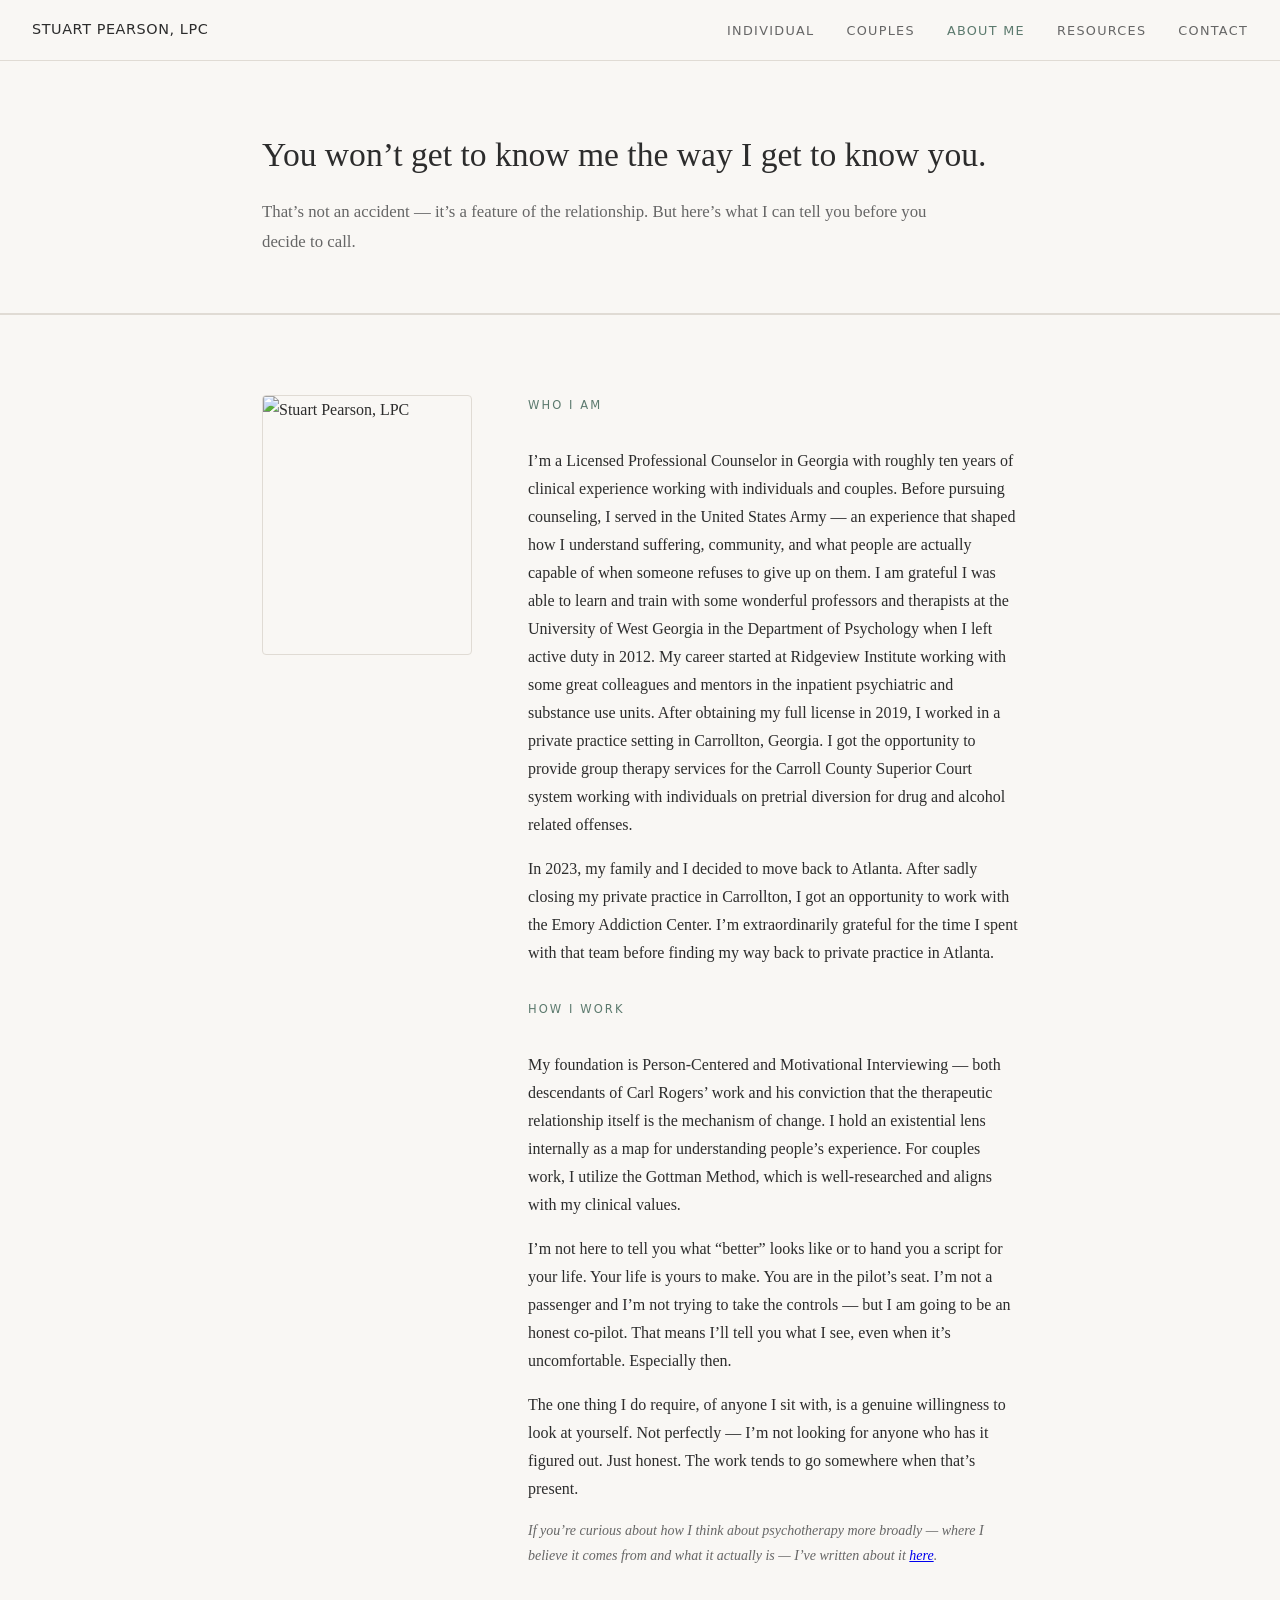
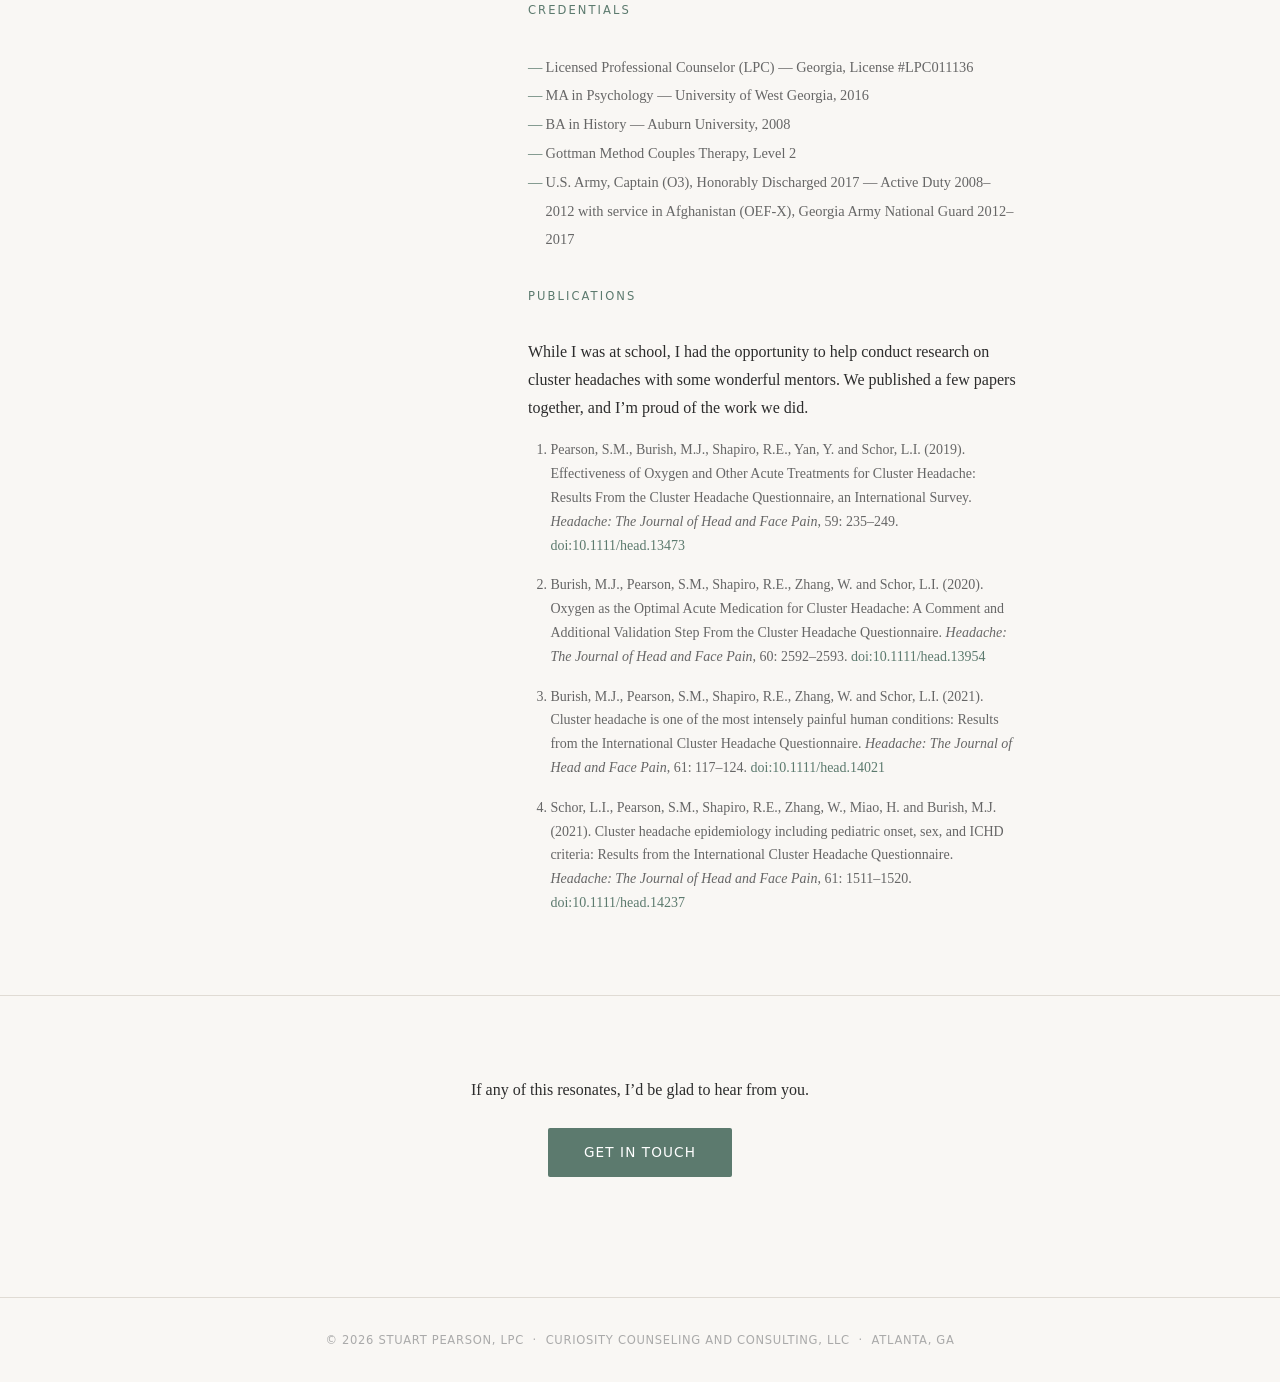
==== about.html @ 1c5020d6 "Update language on about, add publications" ====
<!DOCTYPE html>
<html lang="en">

<head>
  <meta charset="UTF-8" />
  <meta name="viewport" content="width=device-width, initial-scale=1.0" />
  <title>About | Stuart Pearson, LPC — Atlanta, GA</title>
  <link rel="stylesheet" href="style.css" />
</head>

<body>

  <!-- ── Nav ── -->
  <nav>
    <a href="index.html" class="nav-name">Stuart Pearson, LPC</a>
    <ul>
      <li><a href="individual.html">Individual</a></li>
      <li><a href="couples.html">Couples</a></li>
      <li><a href="about.html" class="active">About Me</a></li>
      <li><a href="resources.html">Resources</a></li>
      <li><a href="index.html#contact">Contact</a></li>
    </ul>
  </nav>

  <!-- ── Page Hero ── -->
  <section class="page-hero">
    <div class="section-inner">
      <h1>You won&rsquo;t get to know me the way I get to know you.</h1>
      <p class="page-intro">That&rsquo;s not an accident &mdash; it&rsquo;s a feature of the relationship. But
        here&rsquo;s what I can tell you before you decide to call.</p>
    </div>
  </section>

  <!-- ── About ── -->
  <section id="about">
    <div class="section-inner about-layout">

      <div class="about-photo">
        <img src="img/headshot_2026.png" alt="Stuart Pearson, LPC" />
      </div>

      <div class="about-text">

        <div class="section-label">Who I Am</div>

        <p>I&rsquo;m a Licensed Professional Counselor in Georgia with roughly ten years of clinical experience working
          with individuals and couples. Before pursuing counseling, I served in the United States Army &mdash; an
          experience that shaped how I understand suffering, community, and what people are actually capable of when
          someone refuses to give up on them. I am grateful I was able to learn and train with some wonderful
          professors and therapists at the University of West Georgia in the Department of Psychology when I left active
          duty in 2012. My career started at Ridgeview Institute working with some great colleagues and mentors in the
          inpatient psychiatric and substance use units. After obtaining my full license in 2019, I worked in a private
          practice setting in Carrollton, Georgia. I got the opportunity to provide group therapy services for the
          Carroll County Superior Court system working with individuals on pretrial diversion for drug and alcohol
          related offenses.</p>

        <p>In 2023, my family and I decided to move back to Atlanta. After sadly closing my private practice in
          Carrollton, I got an opportunity to work with the Emory Addiction Center. I&rsquo;m extraordinarily grateful
          for the time I spent with that team before finding my way back to private practice in Atlanta.</p>

        <div class="section-label" style="margin-top:2rem;">How I Work</div>

        <p>My foundation is Person-Centered and Motivational Interviewing &mdash; both descendants of Carl
          Rogers&rsquo; work and his conviction that the therapeutic relationship itself is the mechanism of change. I
          hold an existential lens internally as a map for understanding people&rsquo;s experience. For couples work, I
          utilize the Gottman Method, which is well-researched and aligns with my clinical values.</p>

        <p>I&rsquo;m not here to tell you what &ldquo;better&rdquo; looks like or to hand you a script for your life.
          Your life is yours to make. You are in the pilot&rsquo;s seat. I&rsquo;m not a passenger and I&rsquo;m not
          trying to take the controls &mdash; but I am going to be an honest co-pilot. That means I&rsquo;ll tell you
          what I see, even when it&rsquo;s uncomfortable. Especially then.</p>

        <p>The one thing I do require, of anyone I sit with, is a genuine willingness to look at yourself. Not perfectly
          &mdash; I&rsquo;m not
          looking for anyone who has it figured out. Just honest. The work tends to go somewhere when that&rsquo;s
          present.</p>

        <p class="fee-note">If you&rsquo;re curious about how I think about psychotherapy more broadly &mdash; where I
          believe it comes from and what it actually is &mdash; I&rsquo;ve written about it <a
            href="psychotherapy.html">here</a>.</p>

        <div class="section-label" style="margin-top:2rem;">Credentials</div>

        <ul class="cred-list">
          <li>Licensed Professional Counselor (LPC) &mdash; Georgia, License #LPC011136</li>
          <li>MA in Psychology &mdash; University of West Georgia, 2016</li>
          <li>BA in History &mdash; Auburn University, 2008</li>
          <li>Gottman Method Couples Therapy, Level 2</li>
          <li>U.S. Army, Captain (O3), Honorably Discharged 2017 &mdash; Active Duty 2008&ndash;2012 with service in
            Afghanistan (OEF-X), Georgia Army National Guard 2012&ndash;2017</li>
        </ul>

        <div class="section-label" style="margin-top:2rem;">Publications</div>

        <p>While I was at school, I had the opportunity to help conduct research on cluster headaches with some
          wonderful mentors. We published a few papers together, and I&rsquo;m proud of the work we did.</p>

        <ol class="pub-list">
          <li>Pearson, S.M., Burish, M.J., Shapiro, R.E., Yan, Y. and Schor, L.I. (2019). Effectiveness of Oxygen and
            Other Acute Treatments for Cluster Headache: Results From the Cluster Headache Questionnaire, an
            International Survey. <em>Headache: The Journal of Head and Face Pain</em>, 59: 235&ndash;249. <a
              href="https://doi.org/10.1111/head.13473" target="_blank"
              rel="noopener noreferrer">doi:10.1111/head.13473</a></li>
          <li>Burish, M.J., Pearson, S.M., Shapiro, R.E., Zhang, W. and Schor, L.I. (2020). Oxygen as the Optimal Acute
            Medication for Cluster Headache: A Comment and Additional Validation Step From the Cluster Headache
            Questionnaire. <em>Headache: The Journal of Head and Face Pain</em>, 60: 2592&ndash;2593. <a
              href="https://doi.org/10.1111/head.13954" target="_blank"
              rel="noopener noreferrer">doi:10.1111/head.13954</a></li>
          <li>Burish, M.J., Pearson, S.M., Shapiro, R.E., Zhang, W. and Schor, L.I. (2021). Cluster headache is one of
            the most intensely painful human conditions: Results from the International Cluster Headache Questionnaire.
            <em>Headache: The Journal of Head and Face Pain</em>, 61: 117&ndash;124. <a
              href="https://doi.org/10.1111/head.14021" target="_blank"
              rel="noopener noreferrer">doi:10.1111/head.14021</a>
          </li>
          <li>Schor, L.I., Pearson, S.M., Shapiro, R.E., Zhang, W., Miao, H. and Burish, M.J. (2021). Cluster headache
            epidemiology including pediatric onset, sex, and ICHD criteria: Results from the International Cluster
            Headache Questionnaire. <em>Headache: The Journal of Head and Face Pain</em>, 61: 1511&ndash;1520. <a
              href="https://doi.org/10.1111/head.14237" target="_blank"
              rel="noopener noreferrer">doi:10.1111/head.14237</a></li>
        </ol>

      </div>
    </div>
  </section>

  <!-- ── Contact CTA ── -->
  <section id="about-contact">
    <div class="section-inner" style="text-align:center;">
      <p style="margin-bottom:1.5rem;">If any of this resonates, I&rsquo;d be glad to hear from you.</p>
      <div class="spwidget-button-wrapper">
        <a href="https://stuart-pearson.clientsecure.me" class="spwidget-button"
          data-spwidget-scope-id="acf5b21f-4688-4cc3-9d38-e3482a58425e" data-spwidget-scope-uri="stuart-pearson"
          data-spwidget-application-id="7c72cb9f9a9b913654bb89d6c7b4e71a77911b30192051da35384b4d0c6d505b"
          data-spwidget-channel="embedded_widget" data-spwidget-type="Contact form" data-spwidget-contact
          data-spwidget-scope-global data-spwidget-autobind>Get in Touch</a>
      </div>
    </div>
  </section>

  <script src="https://widget-cdn.simplepractice.com/assets/integration-1.0.js"></script>

  <!-- ── Footer ── -->
  <footer>
    &copy; 2026 Stuart Pearson, LPC &nbsp;&middot;&nbsp; Curiosity Counseling and Consulting, LLC &nbsp;&middot;&nbsp;
    Atlanta, GA
  </footer>

</body>

</html>
---- style.css ----
/* ── Reset ── */
*, *::before, *::after { box-sizing: border-box; margin: 0; padding: 0; }

:root {
  --bg: #f9f7f4;
  --text: #2c2c2c;
  --muted: #666;
  --light: #aaa;
  --accent: #5c7a6e;
  --accent-light: #eaf0ee;
  --border: #e0dbd4;
}

html { scroll-behavior: smooth; }

body {
  font-family: Georgia, serif;
  background-color: var(--bg);
  color: var(--text);
  line-height: 1.75;
}

/* ── Nav ── */
nav {
  position: sticky;
  top: 0;
  background: var(--bg);
  border-bottom: 1px solid var(--border);
  padding: 1rem 2rem;
  display: flex;
  justify-content: space-between;
  align-items: center;
  z-index: 100;
}

.nav-name {
  font-size: 0.9rem;
  letter-spacing: 0.04em;
  color: var(--text);
  text-decoration: none;
}

nav ul { list-style: none; display: flex; gap: 2rem; }

nav a {
  text-decoration: none;
  color: var(--muted);
  font-size: 0.8rem;
  letter-spacing: 0.1em;
  text-transform: uppercase;
  font-family: system-ui, sans-serif;
  transition: color 0.2s;
}

nav a:hover, nav a.active { color: var(--accent); }

/* ── Shared Layout ── */
.section-inner { max-width: 820px; margin: 0 auto; padding: 5rem 2rem; }
section + section { border-top: 1px solid var(--border); }

.section-label {
  font-family: system-ui, sans-serif;
  font-size: 0.72rem;
  text-transform: uppercase;
  letter-spacing: 0.18em;
  color: var(--accent);
  font-weight: normal;
  margin-bottom: 2rem;
}

h2 { font-size: 1.9rem; font-weight: normal; line-height: 1.3; margin-bottom: 1.5rem; }
h3 { font-size: 1.15rem; font-weight: normal; margin-bottom: 0.75rem; margin-top: 2.5rem; }
h3:first-of-type { margin-top: 0; }
h4 { font-size: 1rem; font-weight: normal; margin-bottom: 0.4rem; margin-top: 0; }
p { margin-bottom: 1rem; }
p:last-child { margin-bottom: 0; }

/* ── Home Hero ── */
#hero .section-inner { text-align: center; padding-top: 6rem; padding-bottom: 6rem; }

#hero h1 {
  font-size: 2.4rem;
  font-weight: normal;
  line-height: 1.3;
  margin-bottom: 1rem;
  letter-spacing: 0.01em;
}

.hero-name {
  font-family: system-ui, sans-serif;
  font-size: 0.9rem;
  color: var(--muted);
  letter-spacing: 0.06em;
  margin-bottom: 1.5rem;
}

.hero-tagline {
  font-size: 1.05rem;
  color: var(--muted);
  font-style: italic;
  margin-bottom: 2.25rem;
  line-height: 1.7;
}

.badge {
  display: inline-block;
  background: var(--accent-light);
  color: var(--accent);
  font-family: system-ui, sans-serif;
  font-size: 0.8rem;
  letter-spacing: 0.06em;
  padding: 0.45rem 1.2rem;
  border-radius: 2rem;
  margin-bottom: 2.25rem;
}

.hero-buttons { display: flex; flex-wrap: wrap; gap: 0.85rem; justify-content: center; }

/* ── Page Hero (inner pages) ── */
.page-hero { border-bottom: 1px solid var(--border); }

.page-hero .section-inner { padding-top: 4.5rem; padding-bottom: 3.5rem; }

.page-hero h1 {
  font-size: 2.1rem;
  font-weight: normal;
  line-height: 1.3;
  margin-bottom: 1.25rem;
}

.page-intro { font-size: 1.05rem; color: var(--muted); max-width: 680px; line-height: 1.8; }

/* ── Buttons ── */
.cta-btn,
.spwidget-button {
  display: inline-block;
  background: var(--accent);
  color: #fff !important;
  text-decoration: none;
  font-family: system-ui, sans-serif;
  font-size: 0.85rem;
  letter-spacing: 0.08em;
  text-transform: uppercase;
  padding: 0.8rem 2.25rem;
  border-radius: 2px;
  transition: background 0.2s;
  border: none;
  font-weight: normal;
  cursor: pointer;
}

.cta-btn:hover, .spwidget-button:hover { background: #4a6659 !important; color: #fff !important; }
.spwidget-button:active { background: #3d574d !important; box-shadow: none !important; }
.spwidget-button-wrapper { margin-bottom: 2.5rem; }

/* ── About ── */
.about-layout { display: grid; grid-template-columns: 210px 1fr; gap: 3.5rem; align-items: start; }

.about-photo img,
.photo-placeholder {
  width: 210px;
  height: 260px;
  border-radius: 4px;
  display: block;
  border: 1px solid var(--border);
}

.about-photo img {
  object-fit: cover;
  object-position: center top;
}

.photo-placeholder {
  background: var(--accent-light);
}

.cred-list { list-style: none; margin-top: 0.25rem; }

.cred-list li {
  font-size: 0.9rem;
  color: var(--muted);
  line-height: 2;
  padding-left: 1.1rem;
  position: relative;
}

.cred-list li::before { content: "—"; color: var(--accent); position: absolute; left: 0; }

.pub-list {
  padding-left: 1.4rem;
  margin-top: 0.25rem;
}

.pub-list li {
  font-size: 0.875rem;
  color: var(--muted);
  line-height: 1.7;
  margin-bottom: 1rem;
}

.pub-list li:last-child { margin-bottom: 0; }

.pub-list a {
  color: var(--accent);
  text-decoration: none;
  border-bottom: 1px solid transparent;
  transition: border-color 0.2s;
}

.pub-list a:hover { border-color: var(--accent); }

/* ── Service Tiles ── */
.service-grid { display: grid; grid-template-columns: repeat(auto-fit, minmax(220px, 1fr)); gap: 1.25rem; }

.service-card {
  background: #fff;
  border: 1px solid var(--border);
  padding: 1.75rem;
  border-radius: 2px;
  text-decoration: none;
  color: var(--text);
  display: block;
  transition: border-color 0.2s, box-shadow 0.2s;
}

.service-card:hover { border-color: var(--accent); box-shadow: 0 2px 12px rgba(92,122,110,0.08); }
.service-card h3 { font-size: 1rem; margin-top: 0; margin-bottom: 0.5rem; }
.service-card p { font-size: 0.875rem; color: var(--muted); line-height: 1.6; margin: 0; }

.card-arrow {
  display: block;
  margin-top: 1rem;
  font-family: system-ui, sans-serif;
  font-size: 0.75rem;
  letter-spacing: 0.1em;
  text-transform: uppercase;
  color: var(--accent);
}

/* ── Insurance ── */
.insurance-tags { display: flex; flex-wrap: wrap; gap: 0.6rem; margin: 0.75rem 0 1.25rem; }

.ins-tag {
  font-family: system-ui, sans-serif;
  font-size: 0.78rem;
  letter-spacing: 0.04em;
  padding: 0.3rem 0.85rem;
  border-radius: 2rem;
}

.ins-tag.active { background: var(--accent-light); color: var(--accent); }
.fee-note { font-size: 0.875rem; color: var(--muted); font-style: italic; }

/* ── Contact ── */
.contact-block { font-size: 1.05rem; line-height: 2.2; }

.contact-block a {
  color: var(--text);
  text-decoration: none;
  border-bottom: 1px solid var(--border);
  transition: color 0.2s, border-color 0.2s;
}

.contact-block a:hover { color: var(--accent); border-color: var(--accent); }

.address {
  margin-top: 2rem;
  font-size: 0.875rem;
  color: var(--muted);
  font-family: system-ui, sans-serif;
  line-height: 1.9;
  letter-spacing: 0.02em;
}

.map-wrap { margin-top: 2.5rem; border: 1px solid var(--border); border-radius: 2px; overflow: hidden; line-height: 0; }
.map-wrap iframe { width: 100%; height: 280px; border: none; }

/* ── Focus Areas (Individual) ── */
.focus-area { padding-top: 2rem; margin-top: 2rem; border-top: 1px solid var(--border); }
.focus-area:first-of-type { padding-top: 0; margin-top: 1rem; border-top: none; }
.focus-area h3 { margin-top: 0; }

/* ── Expect Items ── */
.expect-item { margin-bottom: 2rem; }
.expect-item:last-child { margin-bottom: 0; }
.expect-label {
  font-family: system-ui, sans-serif;
  font-size: 0.78rem;
  text-transform: uppercase;
  letter-spacing: 0.12em;
  color: var(--accent);
  margin-bottom: 0.4rem;
}

/* ── Process Steps (Couples) ── */
.process-step { display: grid; grid-template-columns: 3rem 1fr; gap: 1rem; margin-bottom: 2.25rem; align-items: start; }
.process-step:last-child { margin-bottom: 0; }

.step-num {
  font-family: system-ui, sans-serif;
  font-size: 0.72rem;
  letter-spacing: 0.12em;
  color: var(--accent);
  text-transform: uppercase;
  padding-top: 0.2rem;
}

.step-body h4 { font-family: Georgia, serif; font-size: 1rem; margin-bottom: 0.4rem; }

/* ── Resources ── */
.resource-category { margin-top: 3.5rem; }
.resource-category:first-of-type { margin-top: 0; }

.resource-category h3 {
  margin-top: 0;
  padding-bottom: 0.6rem;
  border-bottom: 1px solid var(--border);
  margin-bottom: 0;
}

.resource-item {
  padding: 0.9rem 0;
  border-bottom: 1px solid var(--border);
  display: grid;
  grid-template-columns: 1fr auto;
  column-gap: 1.5rem;
  row-gap: 0.15rem;
  align-items: baseline;
}

.resource-item:last-child { border-bottom: none; }

.resource-name { font-size: 0.95rem; }

.resource-name a {
  color: var(--text);
  text-decoration: none;
  border-bottom: 1px solid var(--border);
  transition: color 0.2s, border-color 0.2s;
}

.resource-name a:hover { color: var(--accent); border-color: var(--accent); }

.resource-contact {
  font-family: system-ui, sans-serif;
  font-size: 0.82rem;
  color: var(--accent);
  white-space: nowrap;
}

.resource-desc {
  font-size: 0.83rem;
  color: var(--muted);
  grid-column: 1 / -1;
  line-height: 1.55;
}

.resources-note {
  font-size: 0.875rem;
  color: var(--muted);
  font-style: italic;
  margin-bottom: 3rem;
  padding-bottom: 2rem;
  border-bottom: 1px solid var(--border);
}

/* ── Footer ── */
footer {
  border-top: 1px solid var(--border);
  text-align: center;
  padding: 2rem;
  font-family: system-ui, sans-serif;
  font-size: 0.72rem;
  color: var(--light);
  letter-spacing: 0.06em;
  text-transform: uppercase;
}

/* ── Mobile ── */
@media (max-width: 640px) {
  nav ul { gap: 1rem; }
  nav a { font-size: 0.72rem; letter-spacing: 0.06em; }

  #hero h1 { font-size: 1.75rem; }
  .page-hero h1 { font-size: 1.6rem; }
  .section-inner { padding: 3.5rem 1.5rem; }

  .about-layout { grid-template-columns: 1fr; gap: 2rem; }
  .about-photo img, .photo-placeholder { width: 160px; height: 200px; margin: 0 auto; }

  .process-step { grid-template-columns: 2.25rem 1fr; gap: 0.75rem; }

  .resource-item { grid-template-columns: 1fr; }
  .resource-contact { margin-top: 0.1rem; }
}
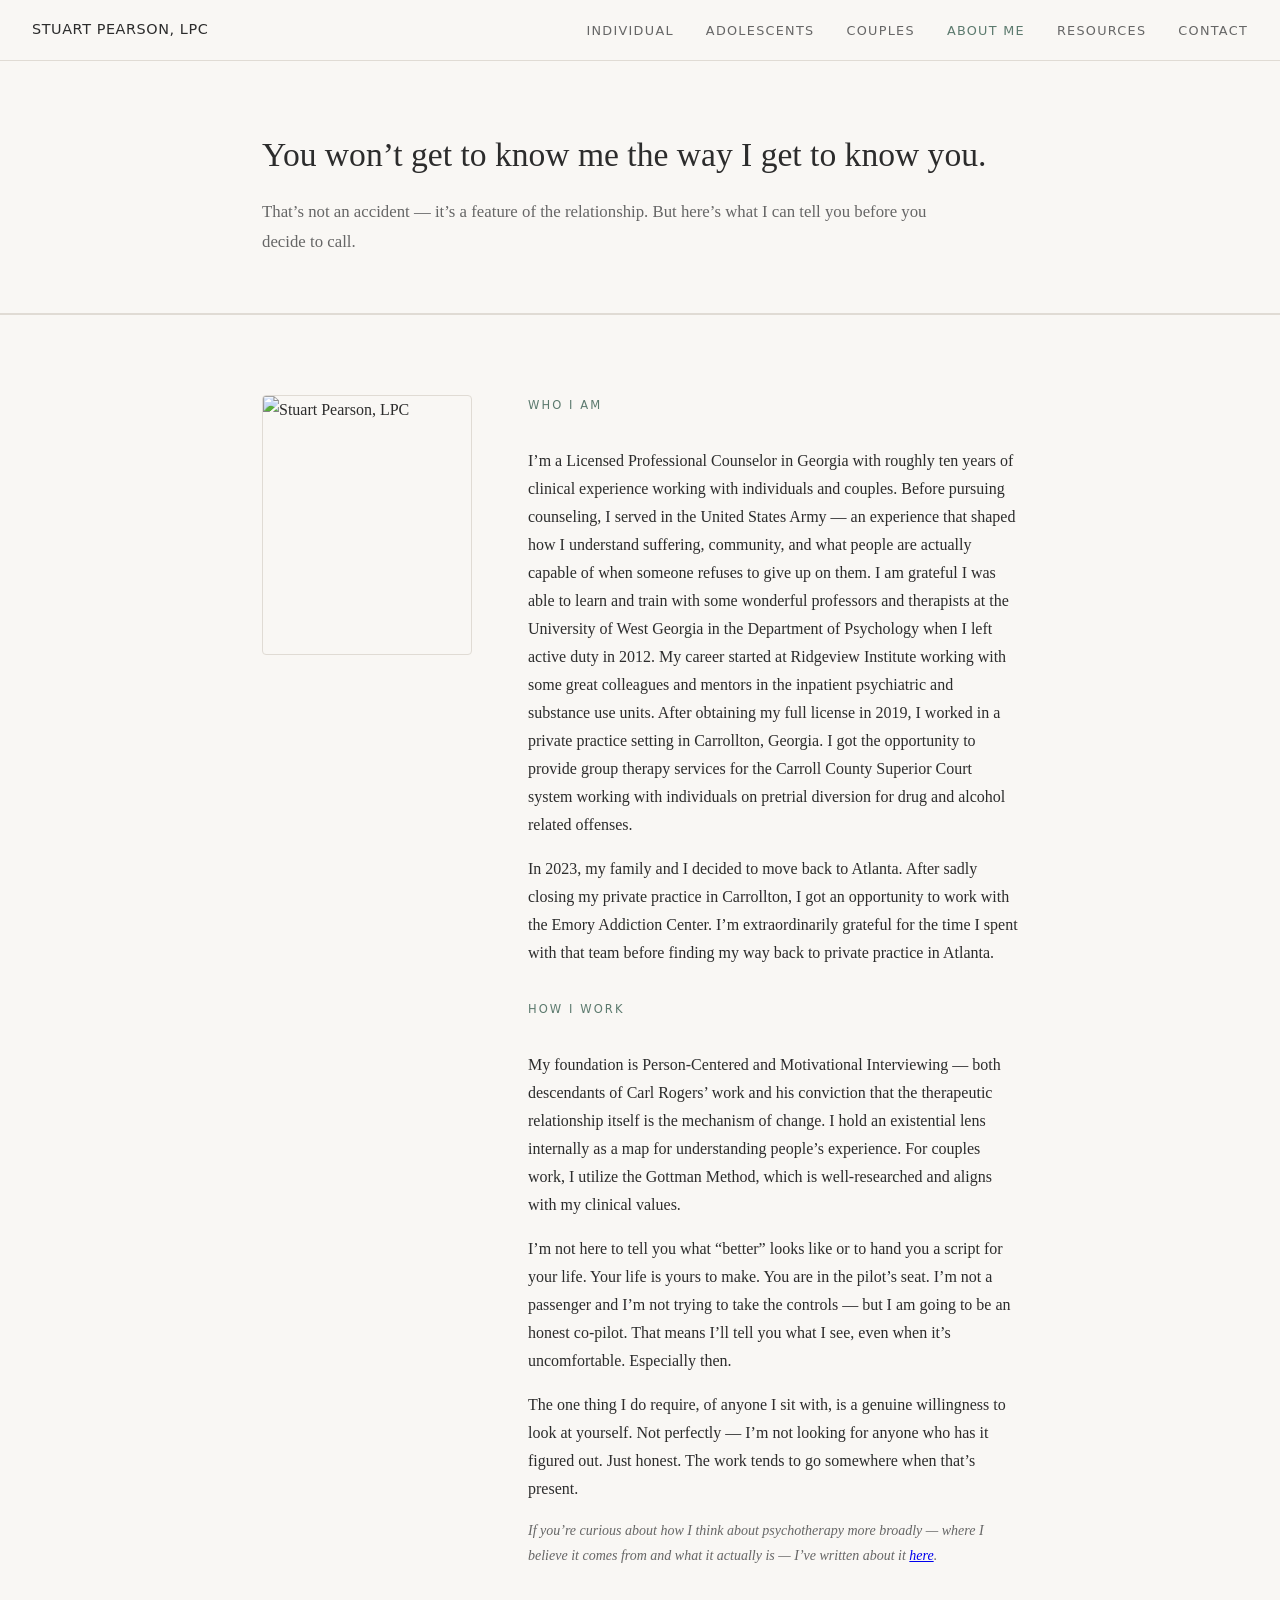
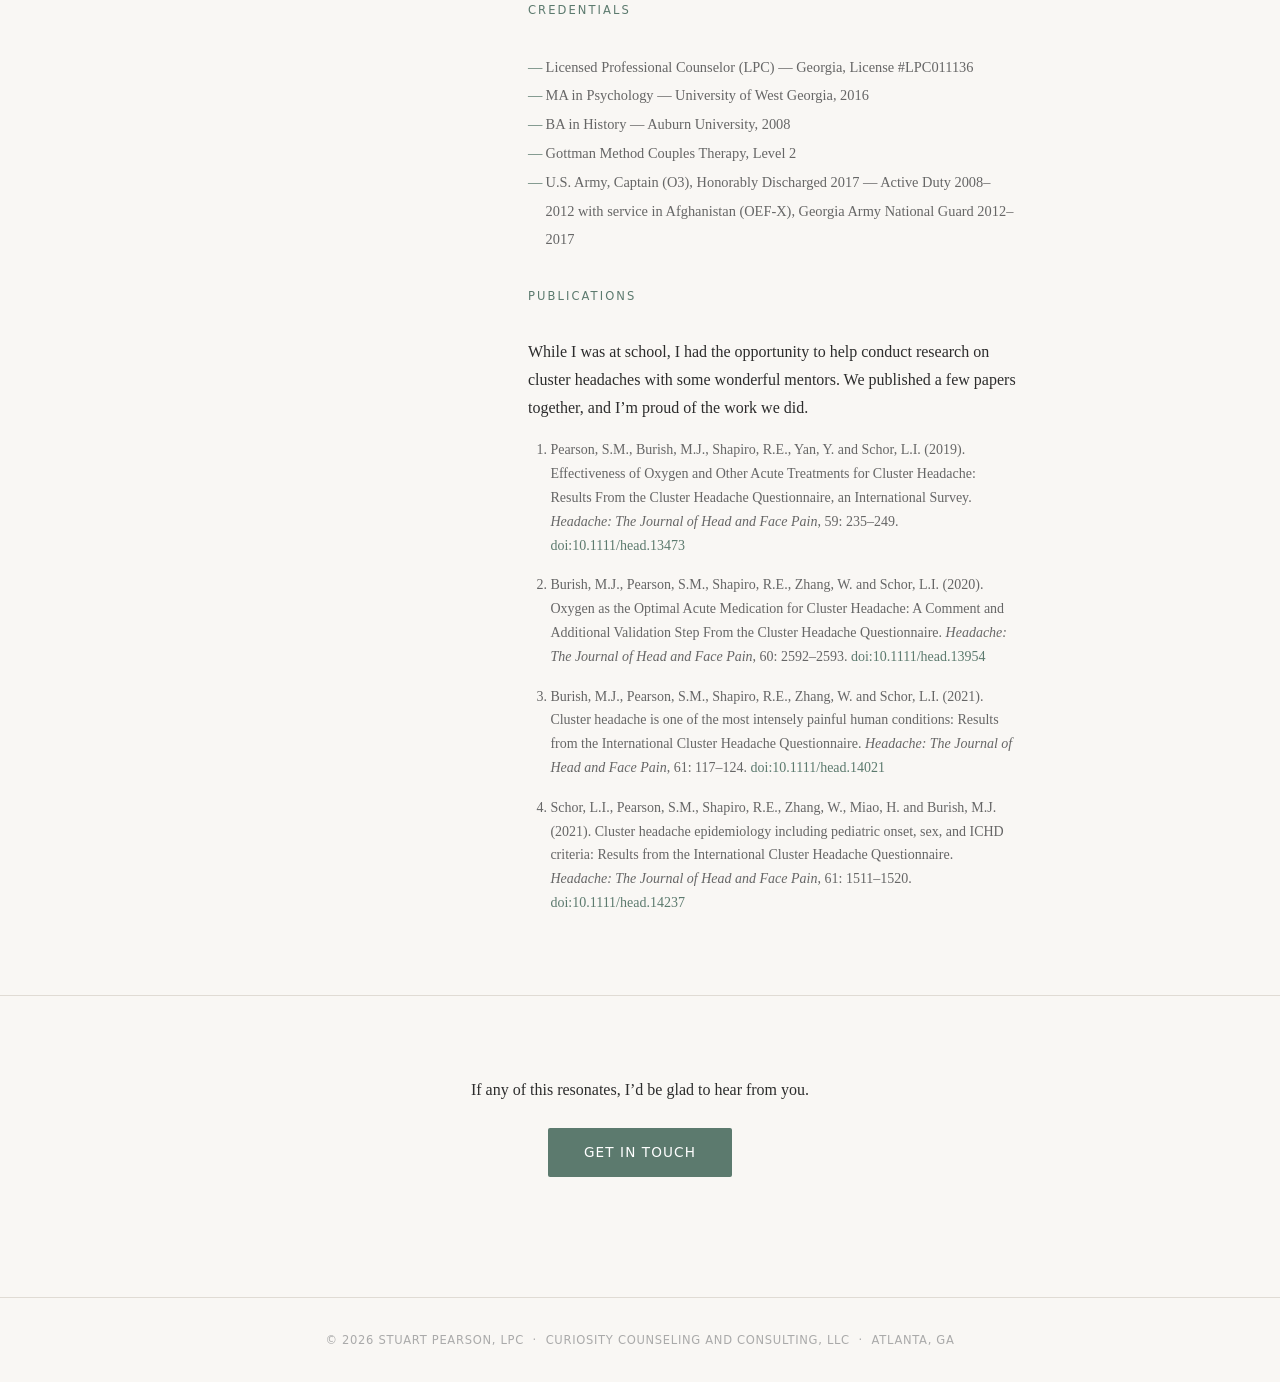
==== commit 36207f65: "Add adolescent.html and update site architecture" ====
--- a/about.html
+++ b/about.html
@@ -15,6 +15,7 @@
     <a href="index.html" class="nav-name">Stuart Pearson, LPC</a>
     <ul>
       <li><a href="individual.html">Individual</a></li>
+      <li><a href="adolescents.html">Adolescents</a></li>
       <li><a href="couples.html">Couples</a></li>
       <li><a href="about.html" class="active">About Me</a></li>
       <li><a href="resources.html">Resources</a></li>
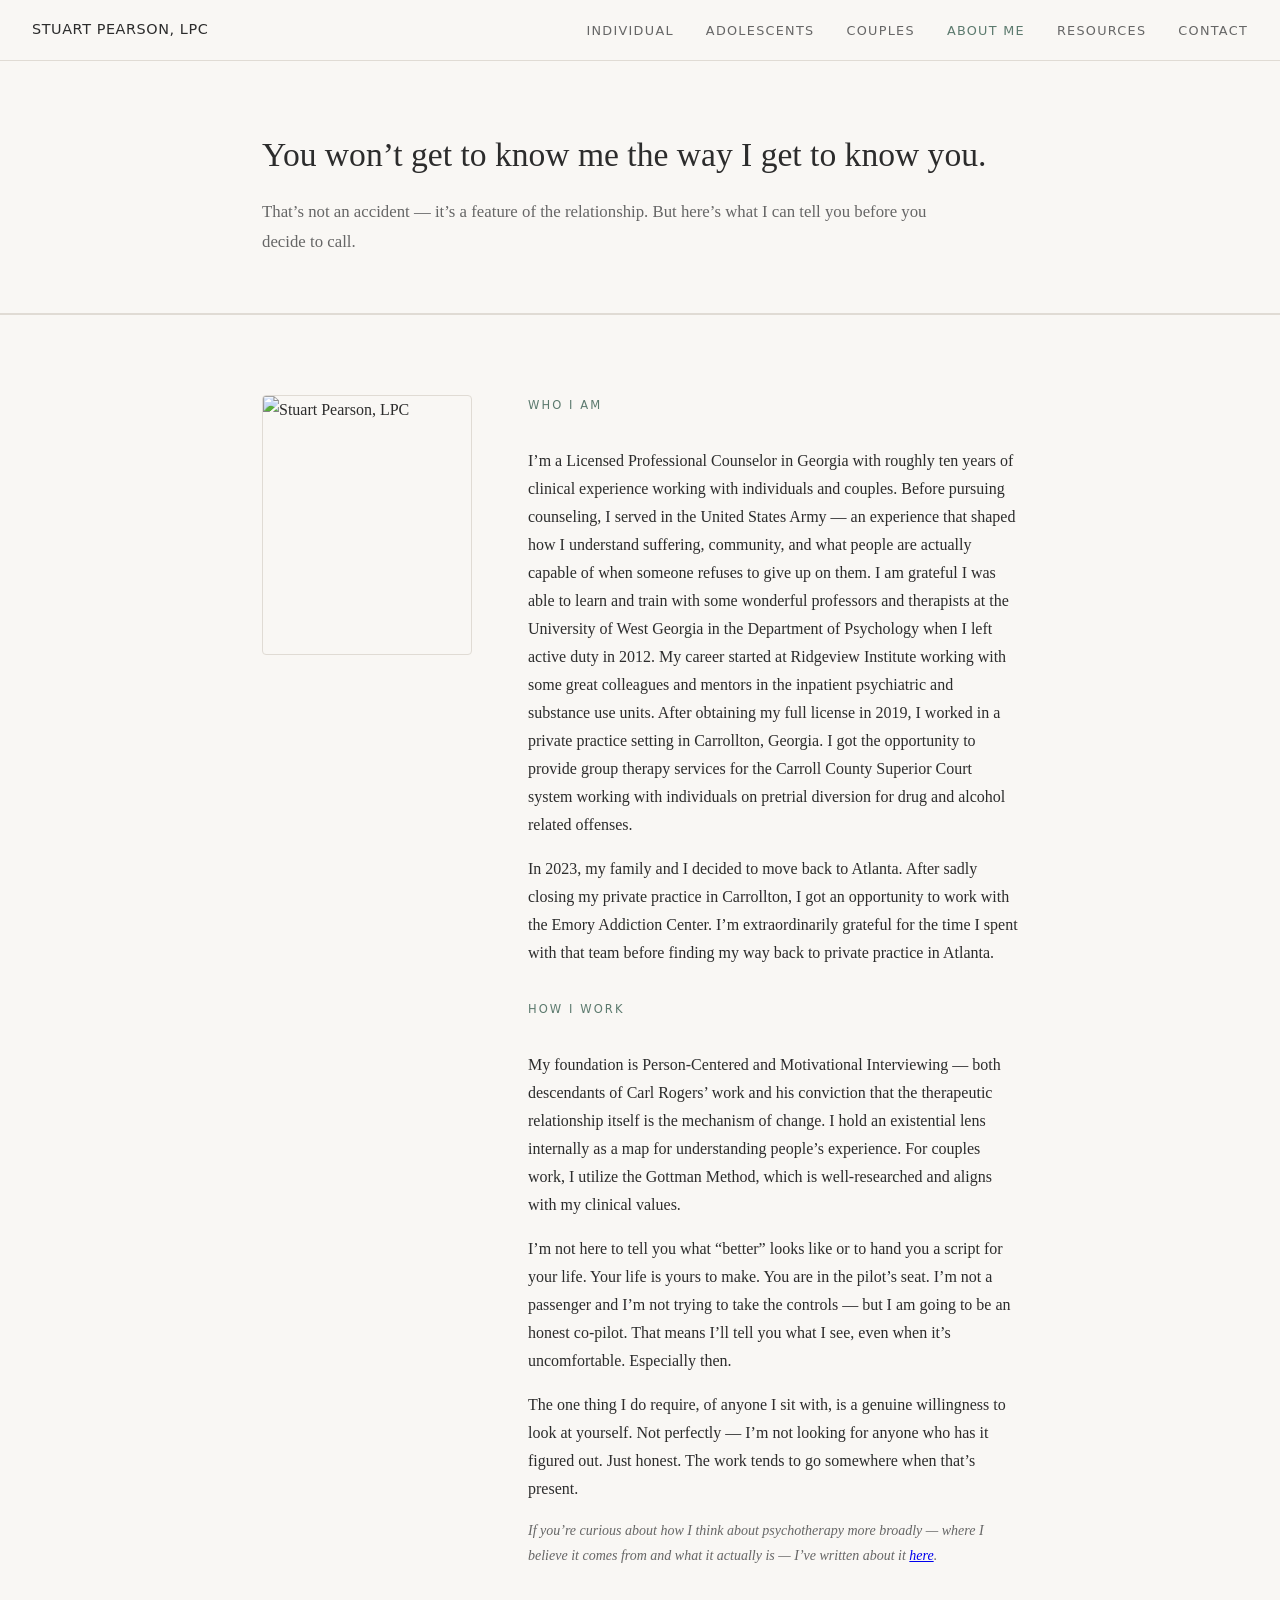
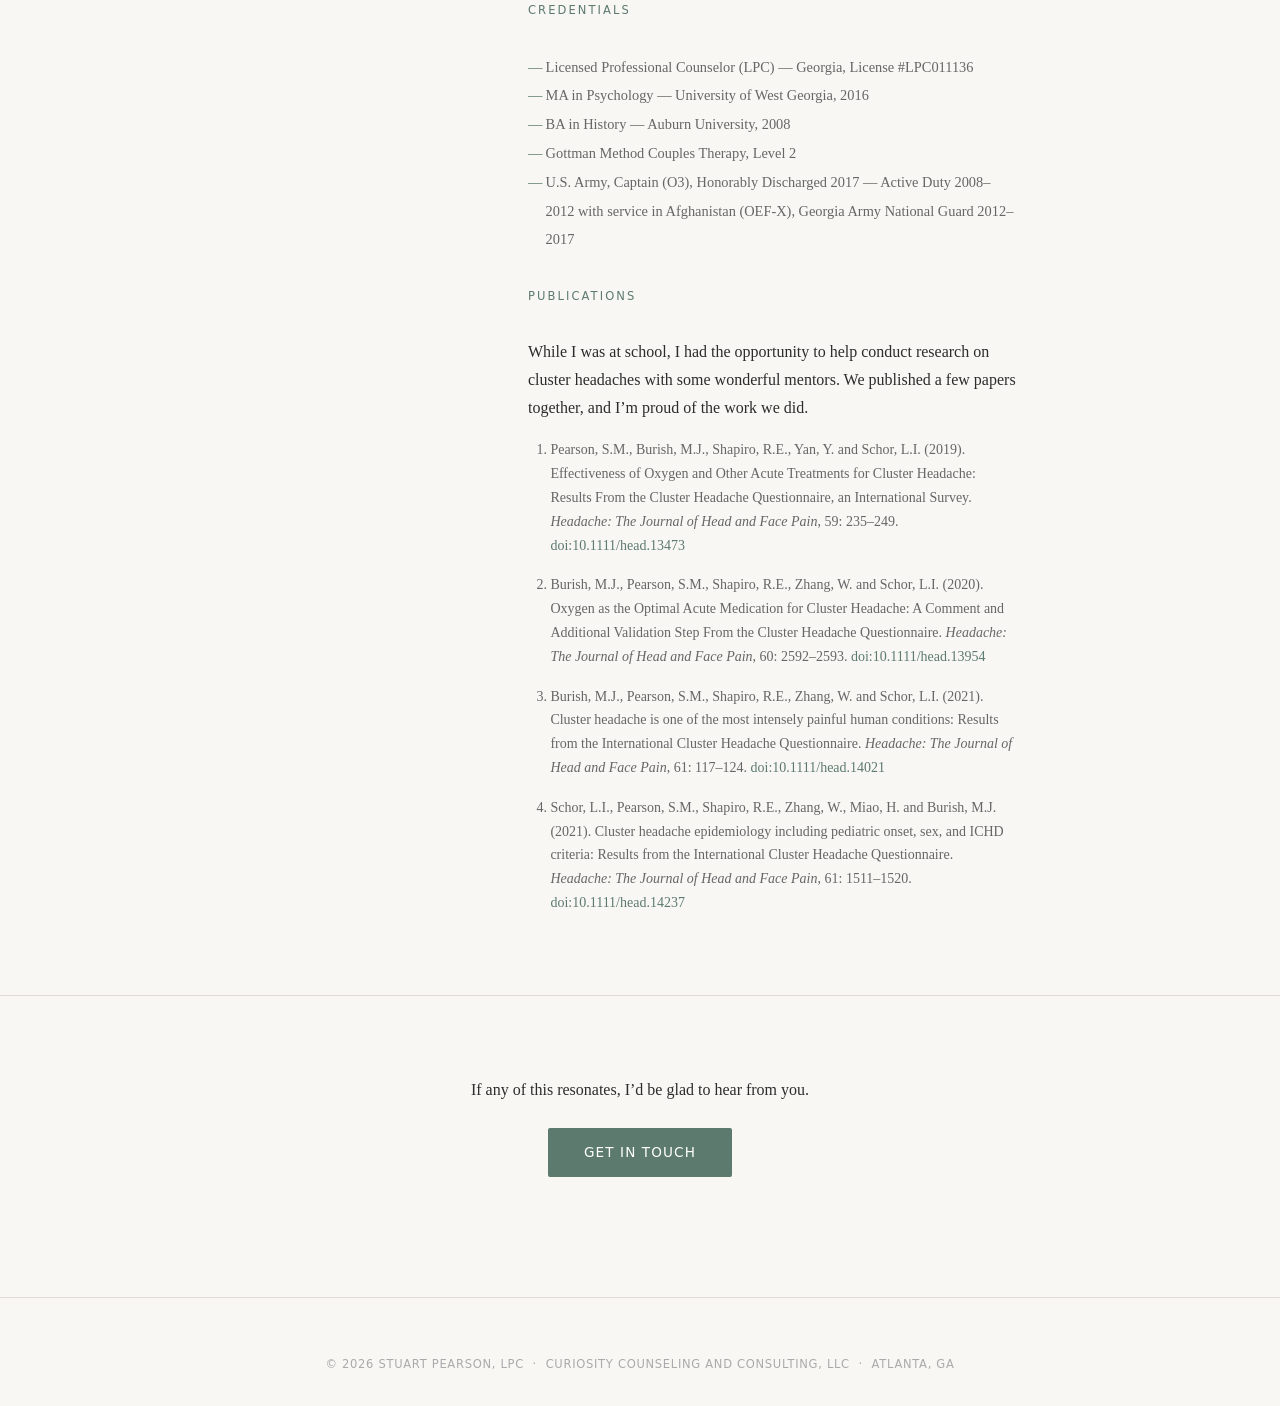
==== commit 0b2c868c: "Add Psychology Today verified seal to footer on all pages Improves SEO/credibility by displaying the" ====
--- a/about.html
+++ b/about.html
@@ -142,6 +142,12 @@
 
   <!-- ── Footer ── -->
   <footer>
+    <div class="pt-seal">
+      <!-- Professional verification provided by Psychology Today -->
+      <a href="https://www.psychologytoday.com/profile/1719086" class="sx-verified-seal"></a>
+      <script type="text/javascript" src="https://member.psychologytoday.com/verified-seal.js" data-badge="13" data-id="1719086" data-code="aHR0cHM6Ly93d3cucHN5Y2hvbG9neXRvZGF5LmNvbS9hcGkvdmVyaWZpZWQtc2VhbC9zZWFscy8xMy9wcm9maWxlLzE3MTkwODY/Y2FsbGJhY2s9c3hjYWxsYmFjaw=="></script>
+      <!-- End Verification -->
+    </div>
     &copy; 2026 Stuart Pearson, LPC &nbsp;&middot;&nbsp; Curiosity Counseling and Consulting, LLC &nbsp;&middot;&nbsp;
     Atlanta, GA
   </footer>
--- a/style.css
+++ b/style.css
@@ -376,6 +376,10 @@
   text-transform: uppercase;
 }
 
+.pt-seal {
+  margin-bottom: 1.5rem;
+}
+
 /* ── Mobile ── */
 @media (max-width: 640px) {
   nav ul { gap: 1rem; }
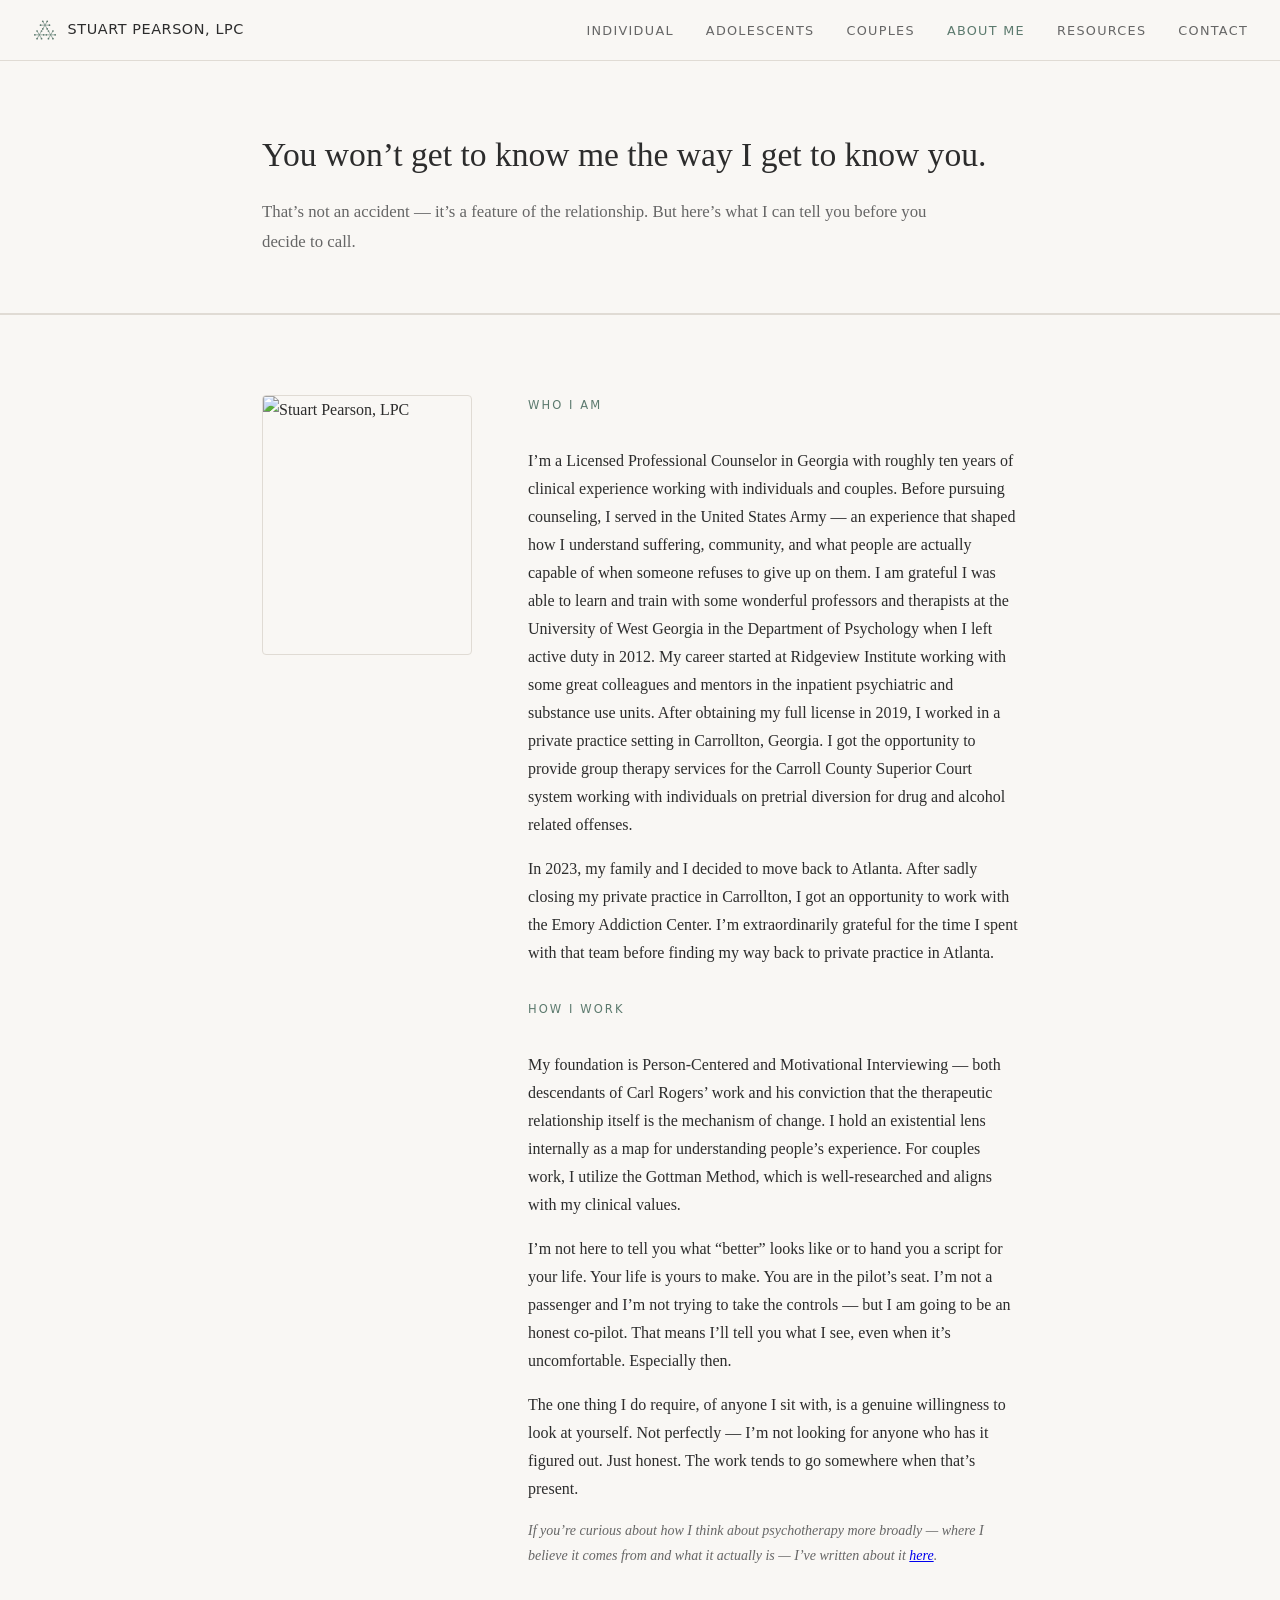
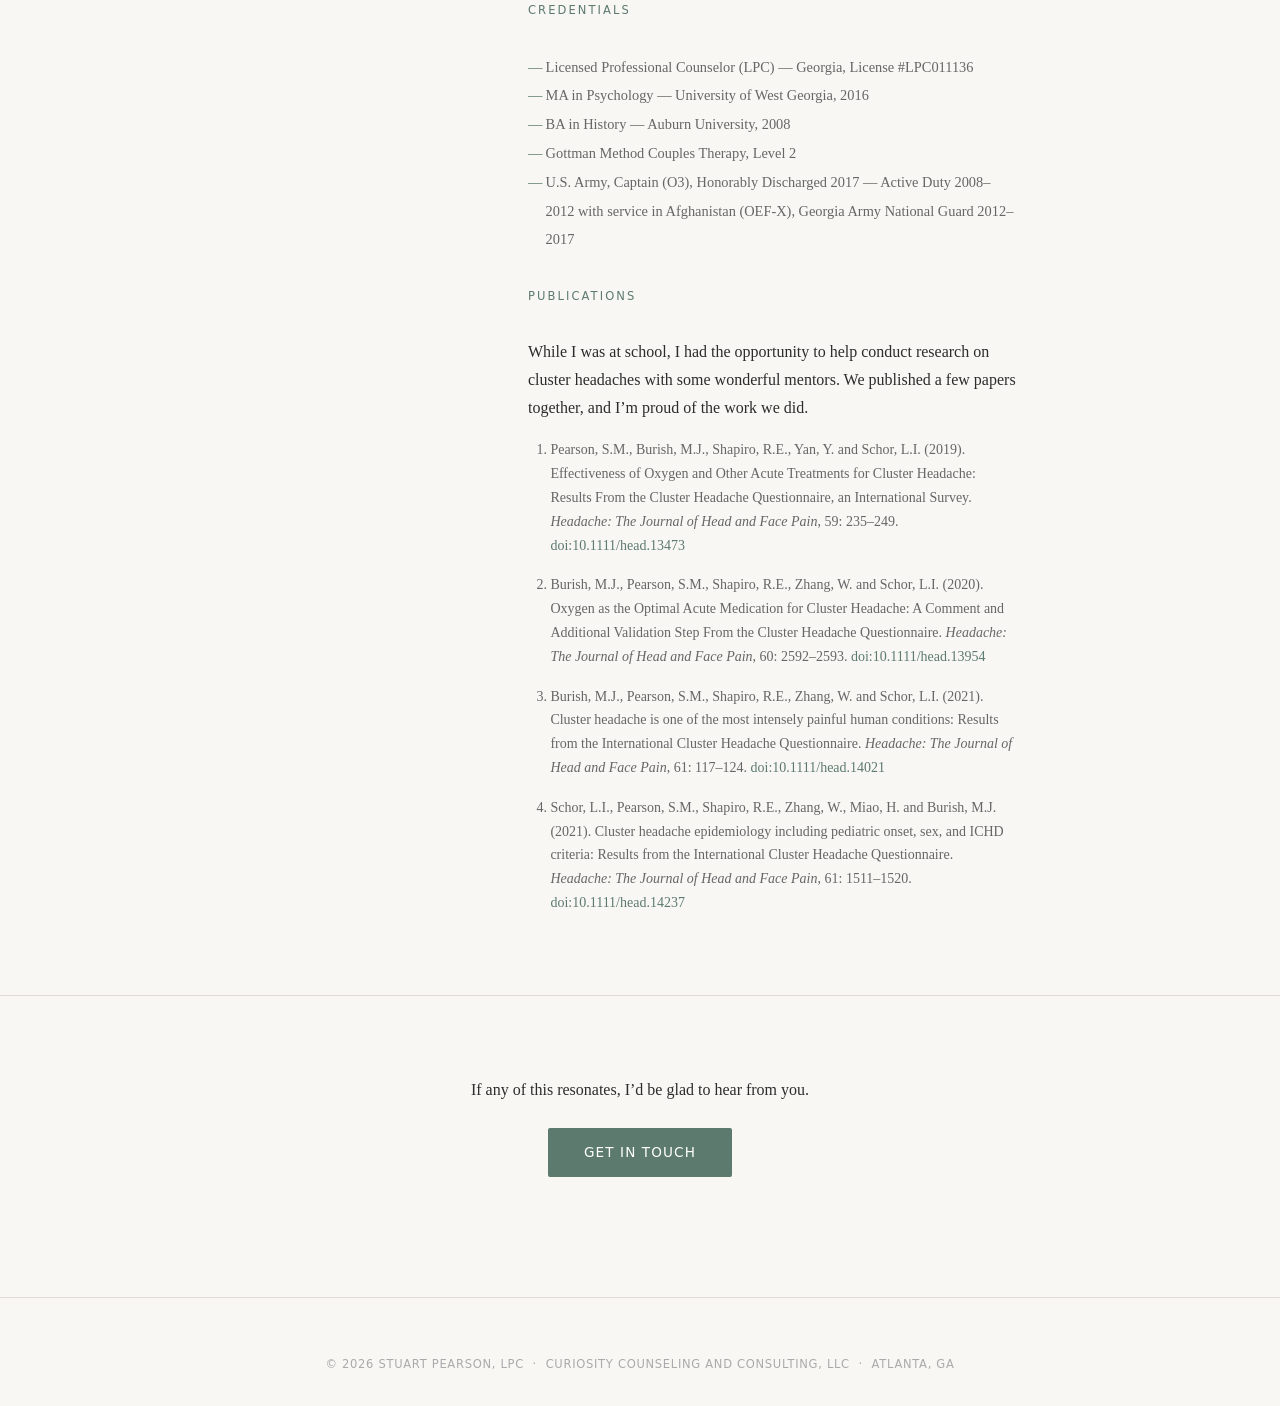
==== commit be1db18d: "Put the asterism in the nav and add a favicon Adds the mark (text cut, 26px) beside the nav name on " ====
--- a/about.html
+++ b/about.html
@@ -5,6 +5,20 @@
   <meta charset="UTF-8" />
   <meta name="viewport" content="width=device-width, initial-scale=1.0" />
   <title>About | Stuart Pearson, LPC — Atlanta, GA</title>
+  <!-- SEO meta -->
+  <meta name="description" content="Stuart Pearson, a Licensed Professional Counselor in Atlanta with about ten years of experience and prior U.S. Army service, seeing individuals and couples." />
+  <link rel="canonical" href="https://stuartpearsonlpc.com/about.html" />
+  <meta property="og:type" content="website" />
+  <meta property="og:site_name" content="Stuart Pearson, LPC" />
+  <meta property="og:title" content="About | Stuart Pearson, LPC — Atlanta, GA" />
+  <meta property="og:description" content="Stuart Pearson, a Licensed Professional Counselor in Atlanta with about ten years of experience and prior U.S. Army service, seeing individuals and couples." />
+  <meta property="og:url" content="https://stuartpearsonlpc.com/about.html" />
+  <meta property="og:image" content="https://stuartpearsonlpc.com/img/headshot_2026.png" />
+  <meta name="twitter:card" content="summary_large_image" />
+  <meta name="twitter:title" content="About | Stuart Pearson, LPC — Atlanta, GA" />
+  <meta name="twitter:description" content="Stuart Pearson, a Licensed Professional Counselor in Atlanta with about ten years of experience and prior U.S. Army service, seeing individuals and couples." />
+  <meta name="twitter:image" content="https://stuartpearsonlpc.com/img/headshot_2026.png" />
+  <link rel="icon" href="img/favicon.svg" type="image/svg+xml" />
   <link rel="stylesheet" href="style.css" />
 </head>
 
@@ -12,7 +26,7 @@
 
   <!-- ── Nav ── -->
   <nav>
-    <a href="index.html" class="nav-name">Stuart Pearson, LPC</a>
+    <a href="index.html" class="nav-name"><img class="nav-mark" src="img/asterism-text.svg" alt="" />Stuart Pearson, LPC</a>
     <ul>
       <li><a href="individual.html">Individual</a></li>
       <li><a href="adolescents.html">Adolescents</a></li>
@@ -128,17 +142,11 @@
   <section id="about-contact">
     <div class="section-inner" style="text-align:center;">
       <p style="margin-bottom:1.5rem;">If any of this resonates, I&rsquo;d be glad to hear from you.</p>
-      <div class="spwidget-button-wrapper">
-        <a href="https://stuart-pearson.clientsecure.me" class="spwidget-button"
-          data-spwidget-scope-id="acf5b21f-4688-4cc3-9d38-e3482a58425e" data-spwidget-scope-uri="stuart-pearson"
-          data-spwidget-application-id="7c72cb9f9a9b913654bb89d6c7b4e71a77911b30192051da35384b4d0c6d505b"
-          data-spwidget-channel="embedded_widget" data-spwidget-type="Contact form" data-spwidget-contact
-          data-spwidget-scope-global data-spwidget-autobind>Get in Touch</a>
+      <div class="cta-btn-wrapper">
+        <a href="mailto:therapist@stuartpearsonlpc.com" class="cta-btn">Get in Touch</a>
       </div>
     </div>
   </section>
-
-  <script src="https://widget-cdn.simplepractice.com/assets/integration-1.0.js"></script>
 
   <!-- ── Footer ── -->
   <footer>
--- a/style.css
+++ b/style.css
@@ -38,7 +38,14 @@
   letter-spacing: 0.04em;
   color: var(--text);
   text-decoration: none;
-}
+  display: inline-flex;
+  align-items: center;
+  gap: 0.6rem;
+}
+
+/* The asterism. Text cut, for 20-48px. See _brand/GEOMETRY.md before
+   swapping this for another size: the cuts are not interchangeable. */
+.nav-mark { width: 26px; height: auto; flex: none; }
 
 nav ul { list-style: none; display: flex; gap: 2rem; }
 
@@ -151,7 +158,7 @@
 
 .cta-btn:hover, .spwidget-button:hover { background: #4a6659 !important; color: #fff !important; }
 .spwidget-button:active { background: #3d574d !important; box-shadow: none !important; }
-.spwidget-button-wrapper { margin-bottom: 2.5rem; }
+.cta-btn-wrapper { margin-bottom: 2.5rem; }
 
 /* ── About ── */
 .about-layout { display: grid; grid-template-columns: 210px 1fr; gap: 3.5rem; align-items: start; }
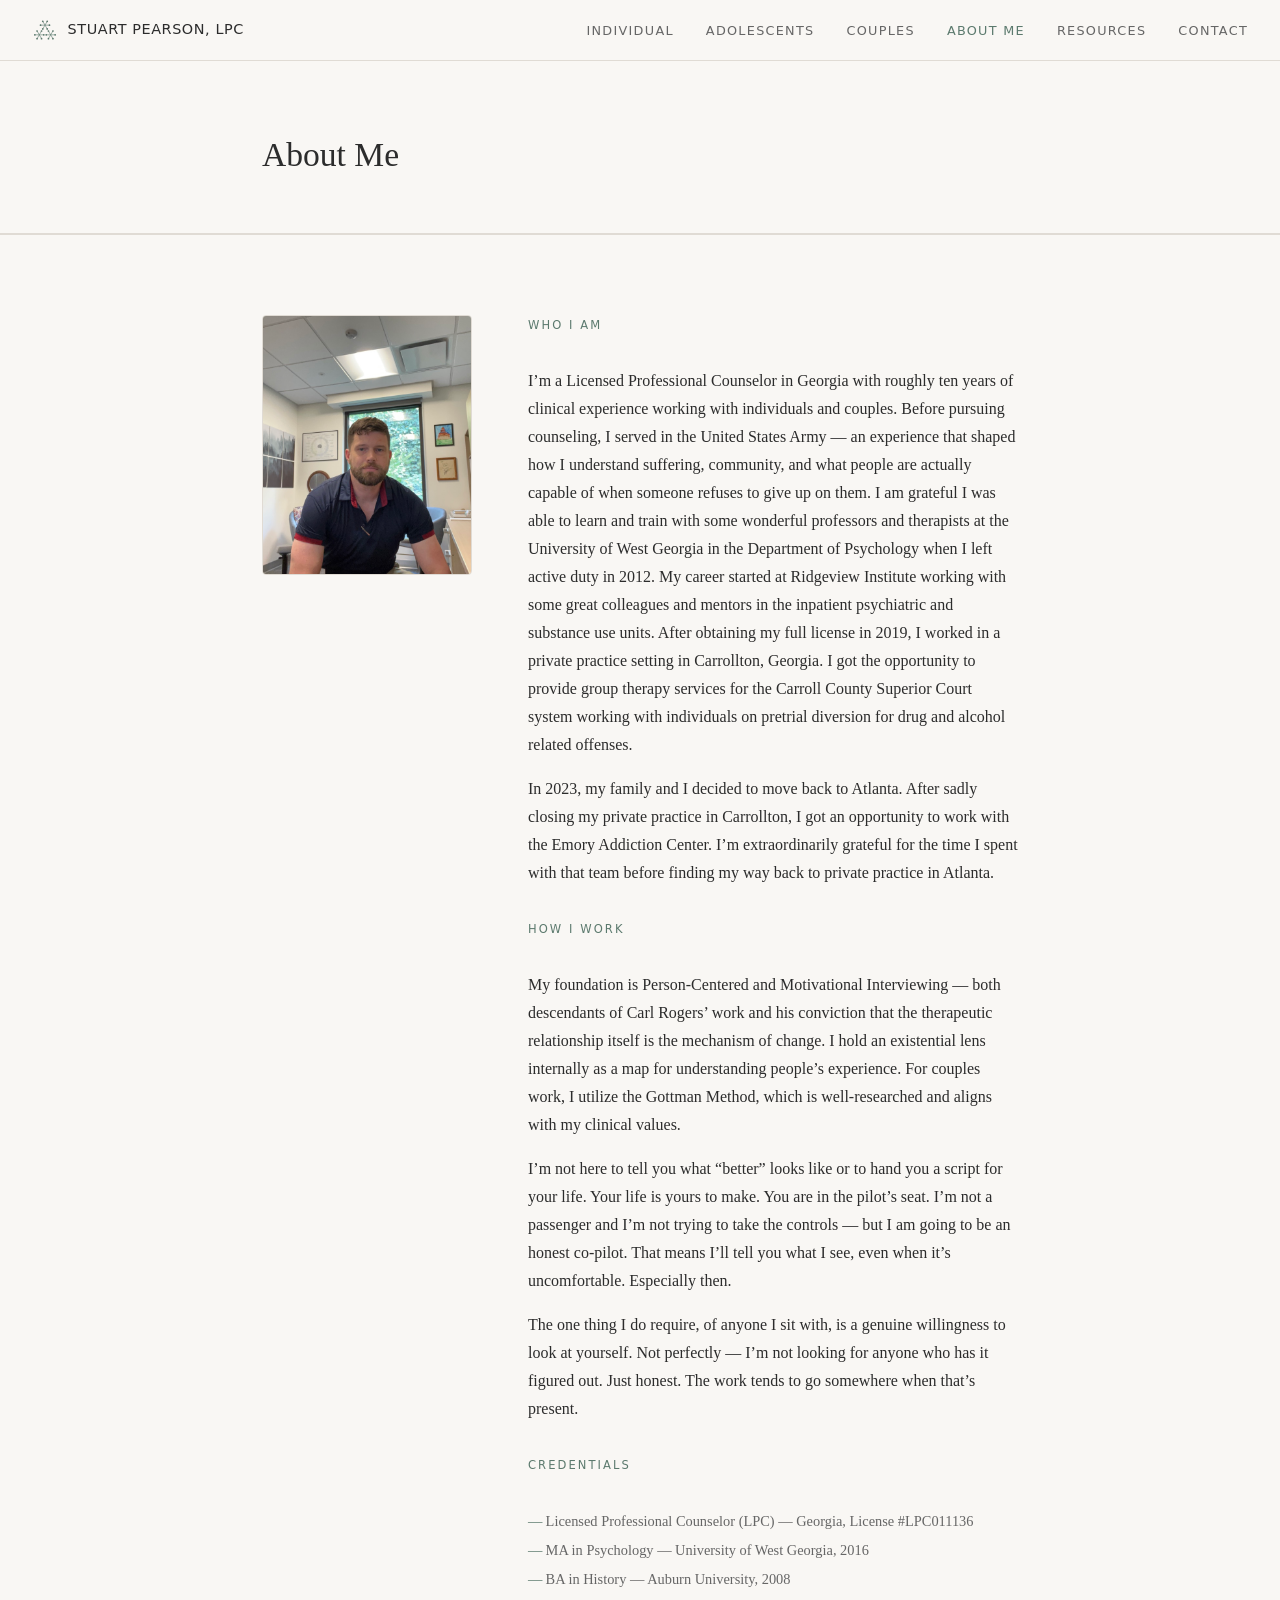
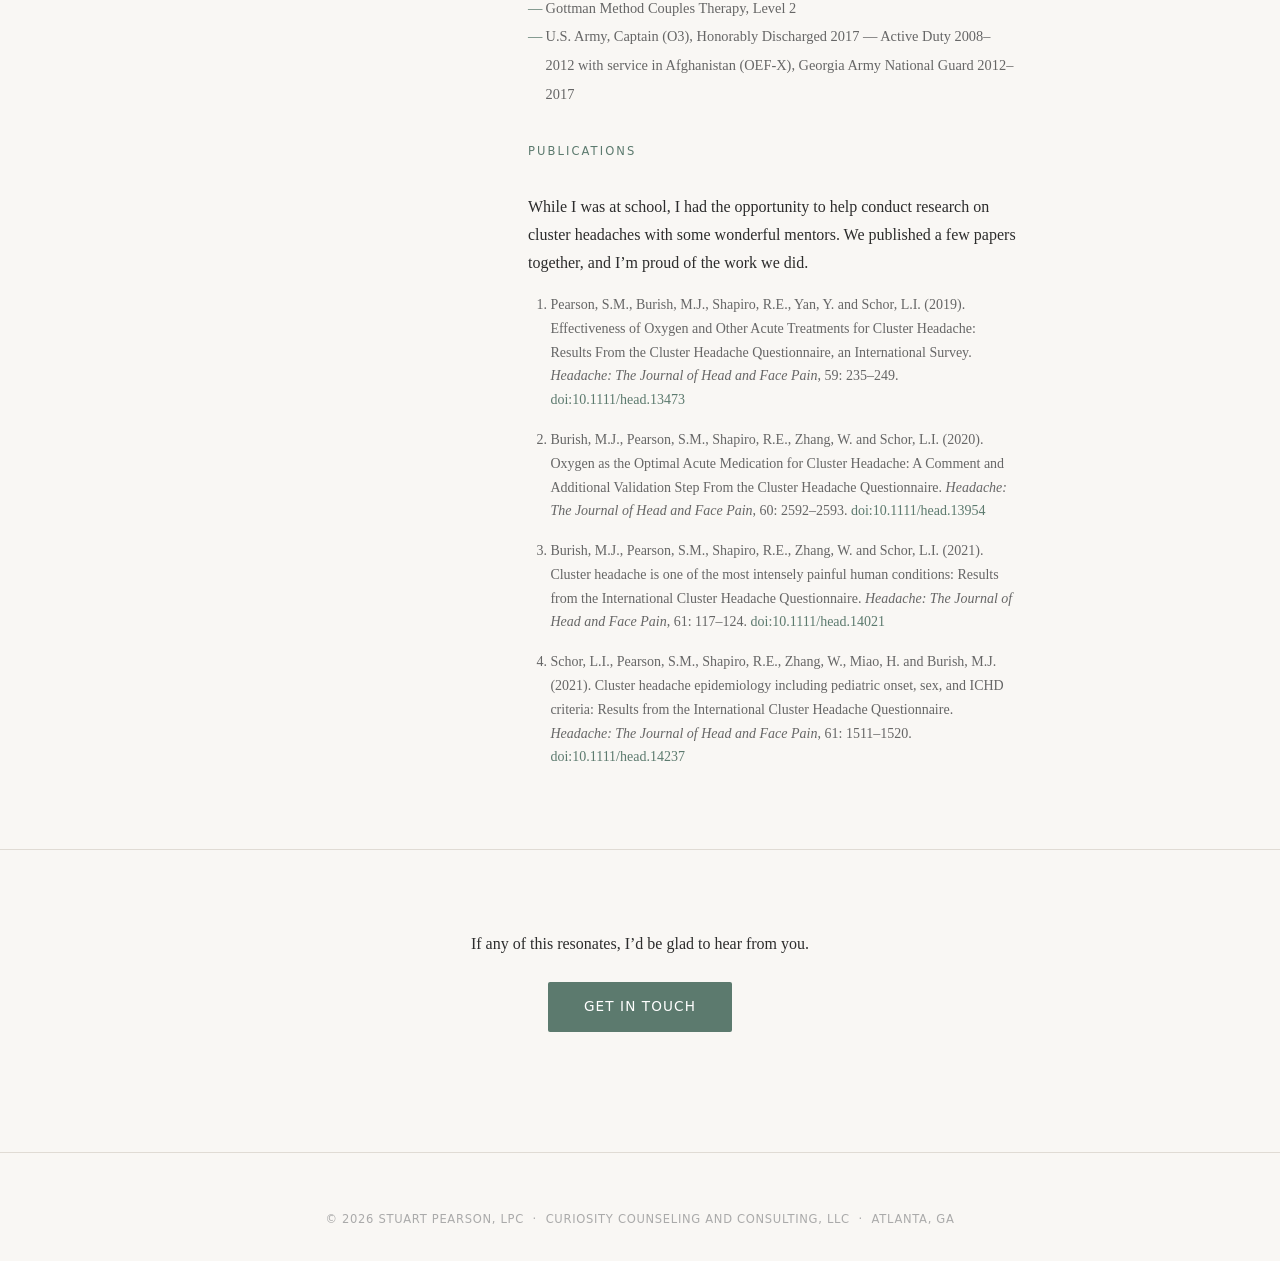
==== commit e48cad77: "Simplify the site and route all first contact through the contact form Homepage hero: drop the "Ther" ====
--- a/about.html
+++ b/about.html
@@ -40,9 +40,7 @@
   <!-- ── Page Hero ── -->
   <section class="page-hero">
     <div class="section-inner">
-      <h1>You won&rsquo;t get to know me the way I get to know you.</h1>
-      <p class="page-intro">That&rsquo;s not an accident &mdash; it&rsquo;s a feature of the relationship. But
-        here&rsquo;s what I can tell you before you decide to call.</p>
+      <h1>About Me</h1>
     </div>
   </section>
 
@@ -51,7 +49,7 @@
     <div class="section-inner about-layout">
 
       <div class="about-photo">
-        <img src="img/headshot_2026.png" alt="Stuart Pearson, LPC" />
+        <img src="img/headshot_2026_web.jpg" alt="Stuart Pearson, LPC" />
       </div>
 
       <div class="about-text">
@@ -89,10 +87,6 @@
           &mdash; I&rsquo;m not
           looking for anyone who has it figured out. Just honest. The work tends to go somewhere when that&rsquo;s
           present.</p>
-
-        <p class="fee-note">If you&rsquo;re curious about how I think about psychotherapy more broadly &mdash; where I
-          believe it comes from and what it actually is &mdash; I&rsquo;ve written about it <a
-            href="psychotherapy.html">here</a>.</p>
 
         <div class="section-label" style="margin-top:2rem;">Credentials</div>
 
@@ -143,10 +137,16 @@
     <div class="section-inner" style="text-align:center;">
       <p style="margin-bottom:1.5rem;">If any of this resonates, I&rsquo;d be glad to hear from you.</p>
       <div class="cta-btn-wrapper">
-        <a href="mailto:therapist@stuartpearsonlpc.com" class="cta-btn">Get in Touch</a>
+        <a href="https://stuart-pearson.clientsecure.me" class="cta-btn"
+          data-spwidget-scope-id="acf5b21f-4688-4cc3-9d38-e3482a58425e" data-spwidget-scope-uri="stuart-pearson"
+          data-spwidget-application-id="7c72cb9f9a9b913654bb89d6c7b4e71a77911b30192051da35384b4d0c6d505b"
+          data-spwidget-channel="embedded_widget" data-spwidget-type="Contact form" data-spwidget-contact
+          data-spwidget-scope-global data-spwidget-autobind>Get in Touch</a>
       </div>
     </div>
   </section>
+
+  <script src="https://widget-cdn.simplepractice.com/assets/integration-1.0.js"></script>
 
   <!-- ── Footer ── -->
   <footer>
--- a/style.css
+++ b/style.css
@@ -83,7 +83,24 @@
 p:last-child { margin-bottom: 0; }
 
 /* ── Home Hero ── */
-#hero .section-inner { text-align: center; padding-top: 6rem; padding-bottom: 6rem; }
+#hero .section-inner {
+  display: grid;
+  grid-template-columns: 210px 1fr;
+  gap: 3.5rem;
+  align-items: center;
+  padding-top: 6rem;
+  padding-bottom: 6rem;
+}
+
+.hero-photo {
+  width: 210px;
+  height: 260px;
+  object-fit: cover;
+  object-position: center top;
+  border-radius: 4px;
+  border: 1px solid var(--border);
+  display: block;
+}
 
 #hero h1 {
   font-size: 2.4rem;
@@ -98,15 +115,7 @@
   font-size: 0.9rem;
   color: var(--muted);
   letter-spacing: 0.06em;
-  margin-bottom: 1.5rem;
-}
-
-.hero-tagline {
-  font-size: 1.05rem;
-  color: var(--muted);
-  font-style: italic;
   margin-bottom: 2.25rem;
-  line-height: 1.7;
 }
 
 .badge {
@@ -121,7 +130,7 @@
   margin-bottom: 2.25rem;
 }
 
-.hero-buttons { display: flex; flex-wrap: wrap; gap: 0.85rem; justify-content: center; }
+.hero-buttons { display: flex; flex-wrap: wrap; gap: 0.85rem; }
 
 /* ── Page Hero (inner pages) ── */
 .page-hero { border-bottom: 1px solid var(--border); }
@@ -134,6 +143,8 @@
   line-height: 1.3;
   margin-bottom: 1.25rem;
 }
+
+.page-hero h1:last-child { margin-bottom: 0; }
 
 .page-intro { font-size: 1.05rem; color: var(--muted); max-width: 680px; line-height: 1.8; }
 
@@ -259,17 +270,6 @@
 .fee-note { font-size: 0.875rem; color: var(--muted); font-style: italic; }
 
 /* ── Contact ── */
-.contact-block { font-size: 1.05rem; line-height: 2.2; }
-
-.contact-block a {
-  color: var(--text);
-  text-decoration: none;
-  border-bottom: 1px solid var(--border);
-  transition: color 0.2s, border-color 0.2s;
-}
-
-.contact-block a:hover { color: var(--accent); border-color: var(--accent); }
-
 .address {
   margin-top: 2rem;
   font-size: 0.875rem;
@@ -279,7 +279,18 @@
   letter-spacing: 0.02em;
 }
 
-.map-wrap { margin-top: 2.5rem; border: 1px solid var(--border); border-radius: 2px; overflow: hidden; line-height: 0; }
+.location { margin-top: 2.5rem; display: grid; grid-template-columns: 210px 1fr; gap: 1rem; }
+
+.office-photo {
+  width: 100%;
+  height: 280px;
+  object-fit: cover;
+  border: 1px solid var(--border);
+  border-radius: 2px;
+  display: block;
+}
+
+.map-wrap { border: 1px solid var(--border); border-radius: 2px; overflow: hidden; line-height: 0; }
 .map-wrap iframe { width: 100%; height: 280px; border: none; }
 
 /* ── Focus Areas (Individual) ── */
@@ -393,6 +404,11 @@
   nav a { font-size: 0.72rem; letter-spacing: 0.06em; }
 
   #hero h1 { font-size: 1.75rem; }
+  #hero .section-inner { grid-template-columns: 1fr; gap: 2rem; text-align: center; padding-top: 3.5rem; padding-bottom: 3.5rem; }
+  .hero-photo { width: 160px; height: 200px; margin: 0 auto; }
+  .hero-buttons { justify-content: center; }
+  .location { grid-template-columns: 1fr; }
+  .office-photo { height: 360px; }
   .page-hero h1 { font-size: 1.6rem; }
   .section-inner { padding: 3.5rem 1.5rem; }
 
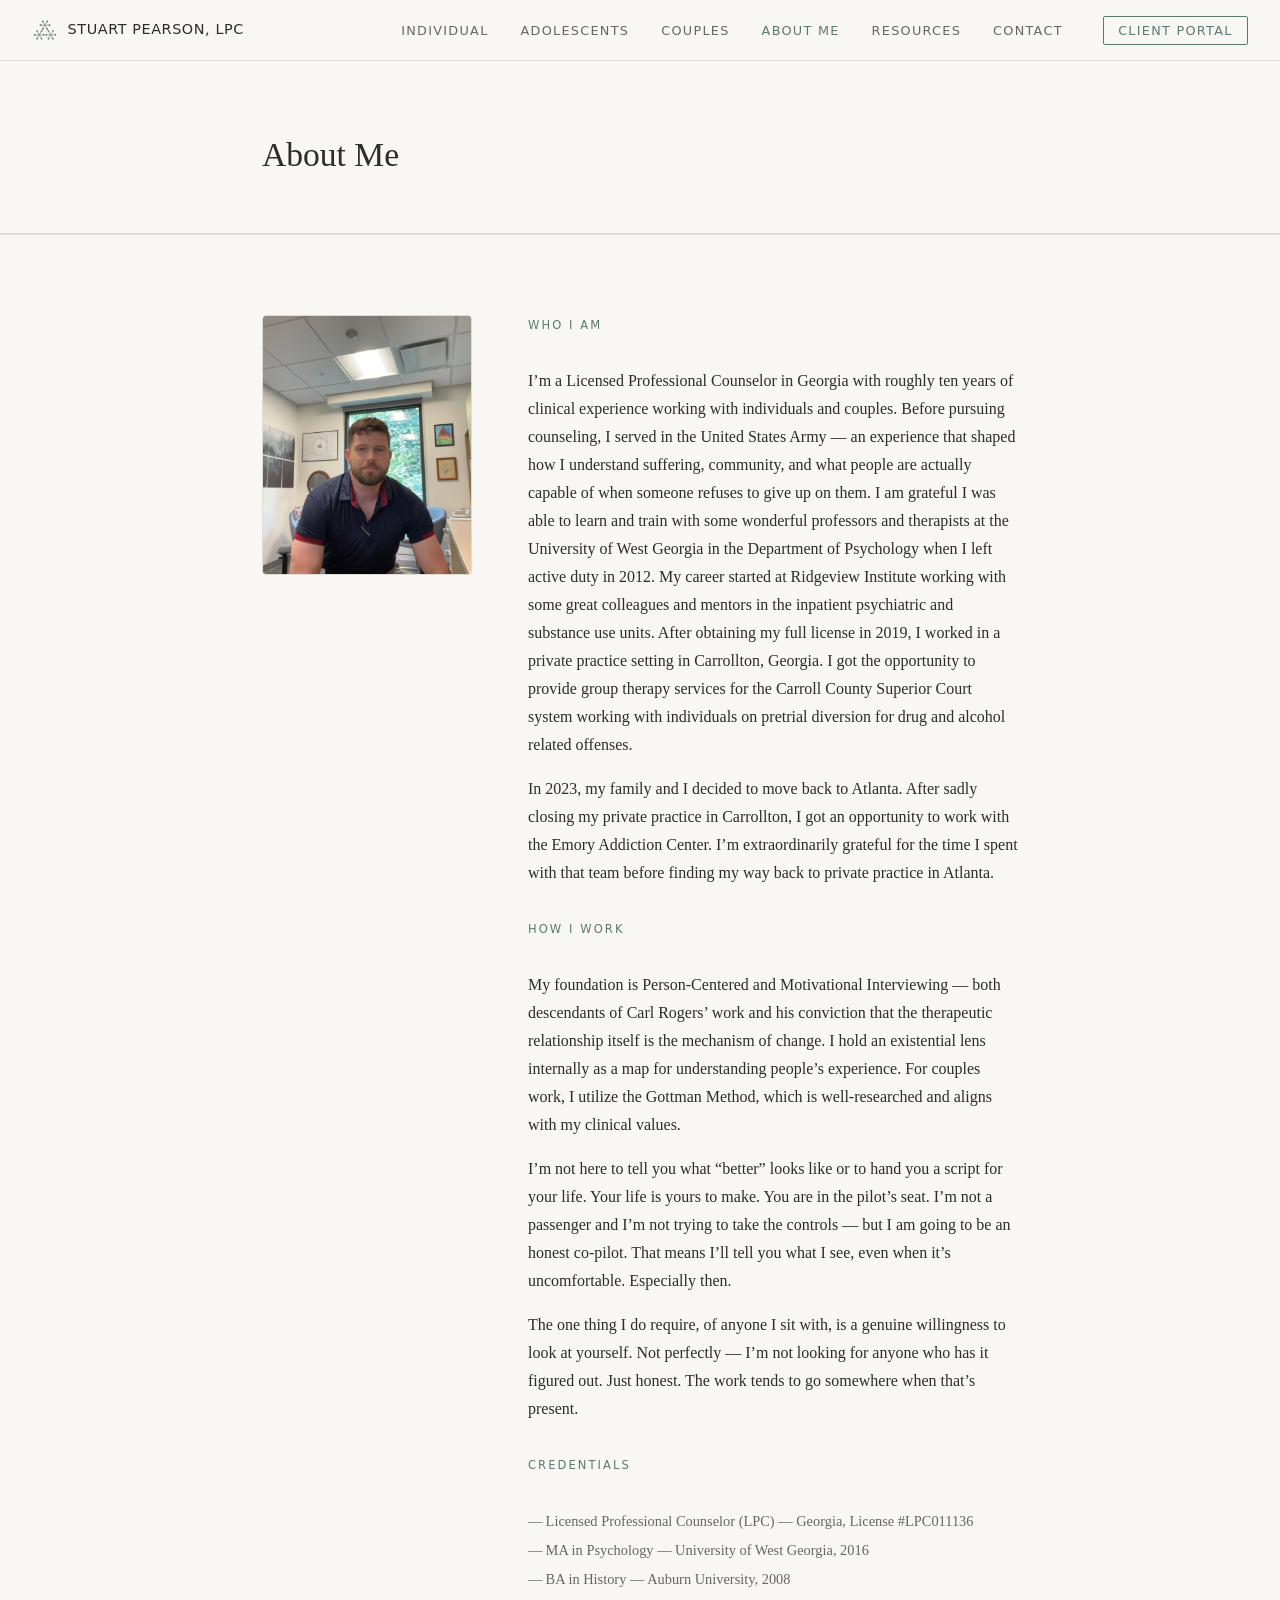
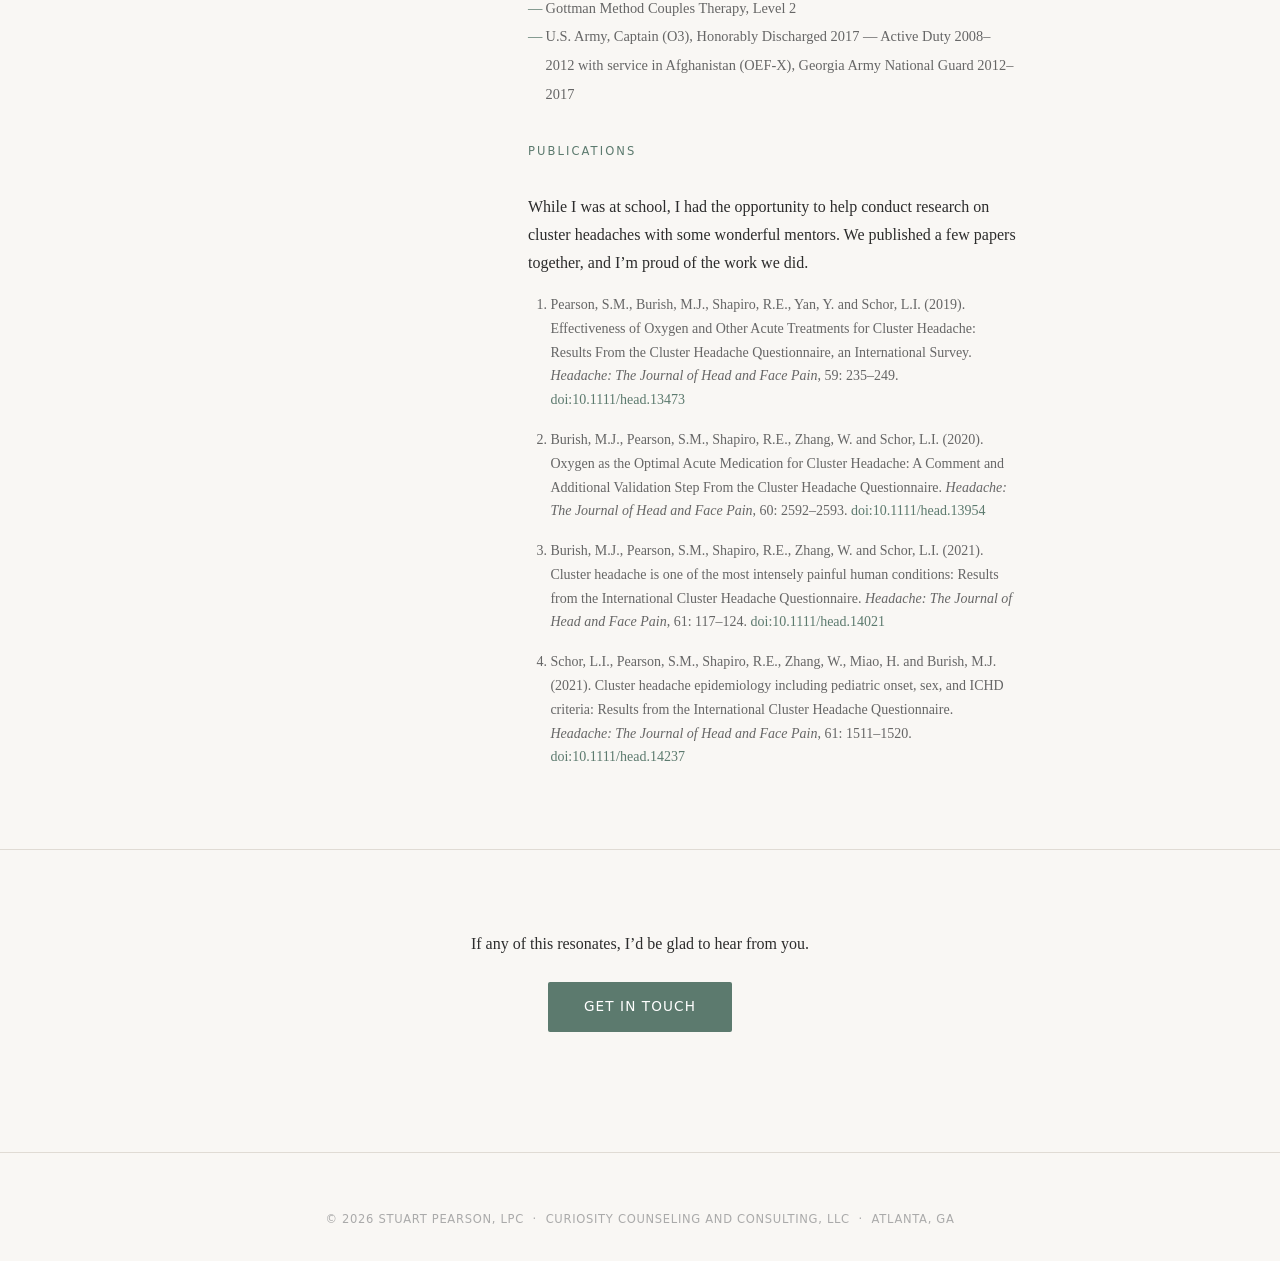
==== commit 6e0cae02: "Move Client Portal into the nav and label the hero button for new clients Client Portal leaves the h" ====
--- a/about.html
+++ b/about.html
@@ -34,6 +34,8 @@
       <li><a href="about.html" class="active">About Me</a></li>
       <li><a href="resources.html">Resources</a></li>
       <li><a href="index.html#contact">Contact</a></li>
+      <li><a href="https://stuart-pearson.clientsecure.me" class="nav-portal" target="_blank"
+          rel="noopener noreferrer">Client Portal</a></li>
     </ul>
   </nav>
 
--- a/style.css
+++ b/style.css
@@ -61,6 +61,18 @@
 
 nav a:hover, nav a.active { color: var(--accent); }
 
+/* Existing clients only, so it sits apart from the page links. */
+nav a.nav-portal {
+  color: var(--accent);
+  border: 1px solid var(--accent);
+  border-radius: 2px;
+  padding: 0.4rem 0.9rem;
+  margin-left: 0.5rem;
+  transition: color 0.2s, background 0.2s;
+}
+
+nav a.nav-portal:hover { background: var(--accent); color: #fff; }
+
 /* ── Shared Layout ── */
 .section-inner { max-width: 820px; margin: 0 auto; padding: 5rem 2rem; }
 section + section { border-top: 1px solid var(--border); }
@@ -400,7 +412,10 @@
 
 /* ── Mobile ── */
 @media (max-width: 640px) {
-  nav ul { gap: 1rem; }
+  /* Wrapped nav is three rows tall; pinning it would eat a third of the screen. */
+  nav { position: static; flex-wrap: wrap; gap: 0.75rem; }
+  nav ul { gap: 0.6rem 1rem; flex-wrap: wrap; align-items: center; }
+  nav a.nav-portal { margin-left: 0; padding: 0.3rem 0.7rem; }
   nav a { font-size: 0.72rem; letter-spacing: 0.06em; }
 
   #hero h1 { font-size: 1.75rem; }
